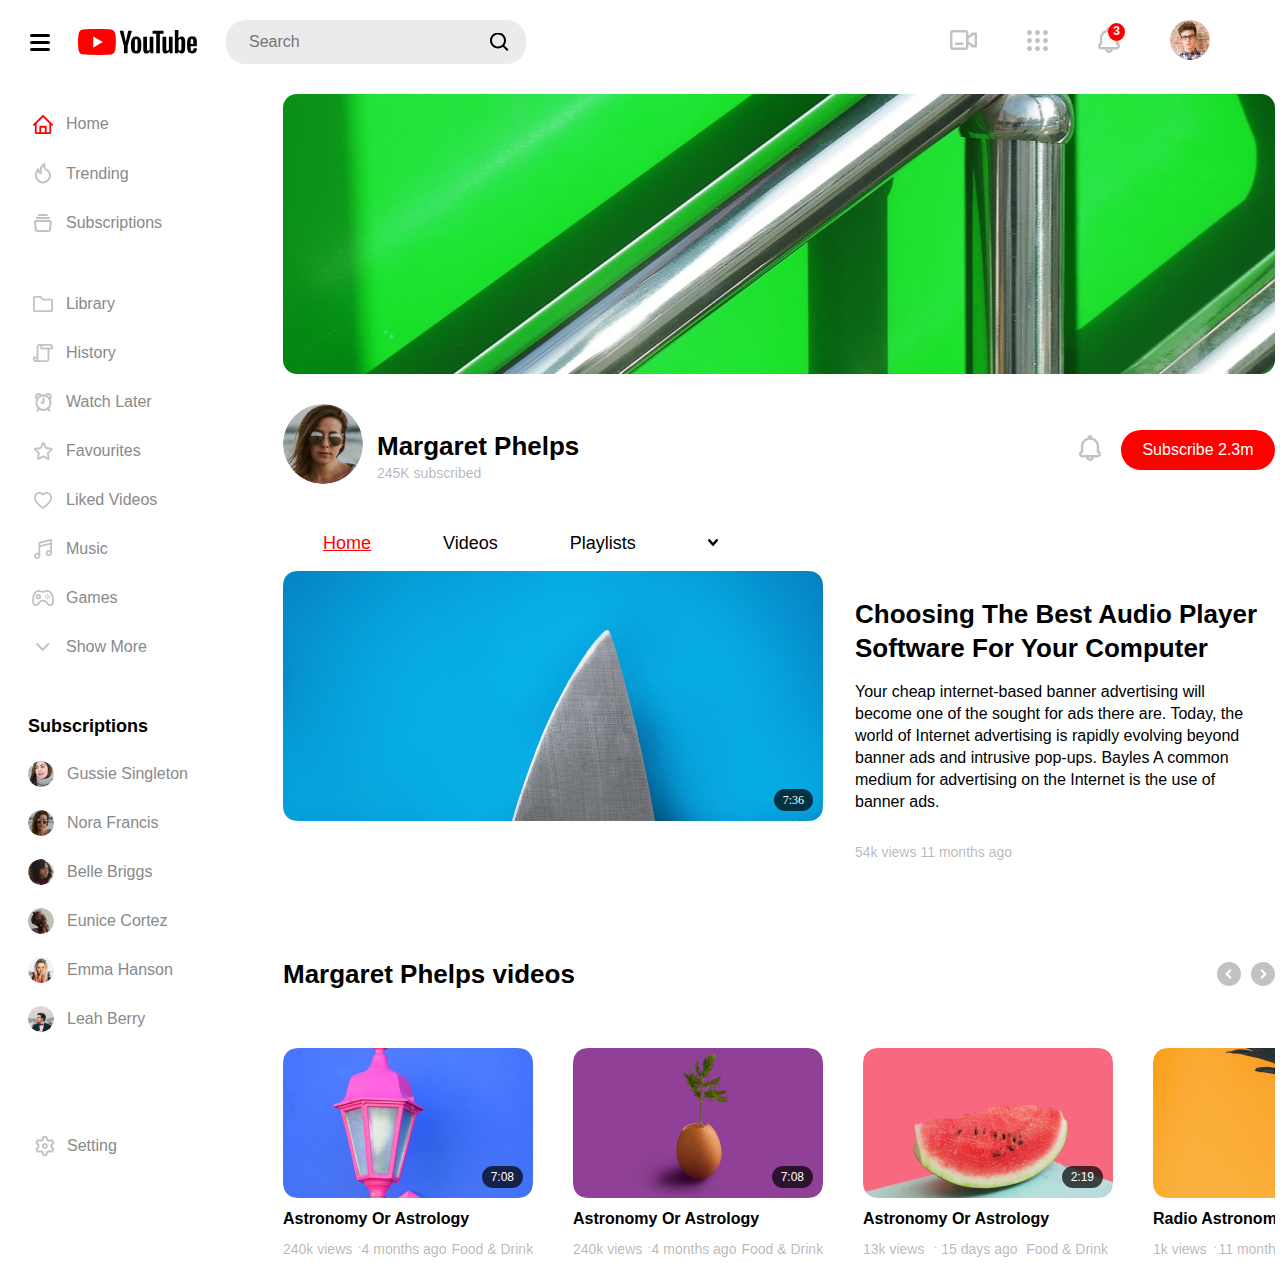
==== channel.html @ 1d01df0b "create main-page and channel-page" ====
<!DOCTYPE html>
<html lang="en">
  <head>
    <meta charset="UTF-8" />
    <meta name="viewport" content="width=device-width, initial-scale=1.0" />
    <link rel="stylesheet" href="css/normalise.css" />
    <link rel="stylesheet" href="css/header.css" />
    <link rel="stylesheet" href="css/sidebar.css" />
    <link rel="stylesheet" href="css/main-content.css" />
    <link rel="stylesheet" href="css/channel_page.css" />
    <title>Document</title>
  </head>

  <body>
    <header class="header">
      <div class="wrapper">
        <div class="header__left">
          <div class="header__hamburger">
            <div class="header__hamburger-line"></div>
            <div class="header__hamburger-line"></div>
            <div class="header__hamburger-line"></div>
          </div>
          <img
            src="./assets/svgs/ytlogo.svg"
            alt="YouTubelogo icon"
            class="header__logo"
          />
          <div class="header__search-input">
            <input
              type="text"
              class="header__search-input__field"
              placeholder="Search"
            />
            <img
              src="./assets/svgs/search.svg"
              alt="search icon"
              class="header__search-icon"
            />
          </div>
        </div>

        <div class="header__right">
          <div class="header__controls">
            <div class="header__control header__camera">
              <img
                src="./assets/svgs/camera.svg"
                class="header__camera-icon"
                alt="camera icon"
              />
            </div>
            <div class="header__control header__sections">
              <img
                src="./assets/svgs/dots.svg"
                class="header__sections-icon"
                alt="section icon"
              />
            </div>
            <div class="header__control header__notifications">
              <img
                src="./assets/svgs/bell.svg"
                class="header__notifications-icon"
                alt="notification icon"
              />
              <span class="header__notifications-count">3</span>
            </div>
          </div>
          <div class="header__profile">
            <img
              src="./assets/imgs/userpic.png"
              class="header__profile-icon"
              alt="profile icon"
            />
          </div>
        </div>
      </div>
    </header>

    <div class="layout">
      <div class="wrapper">
        <aside class="sidebar">
          <nav class="sidebar__nav">
            <a href="#" class="sidebar__nav-link sidebar__nav-link--active">
              <img
                src="./assets/svgs/home.svg"
                alt="Home"
                class="sidebar__nav-icon"
              />
              <span class="sidebar__nav-text">Home</span>
            </a>
            <a href="#" class="sidebar__nav-link">
              <img
                src="./assets/svgs/trending.svg"
                alt="Trending"
                class="sidebar__nav-icon"
              />
              <span class="sidebar__nav-text">Trending</span>
            </a>
            <a href="#" class="sidebar__nav-link">
              <img
                src="./assets/svgs/subscription.svg"
                alt="Subscriptions"
                class="sidebar__nav-icon"
              />
              <span class="sidebar__nav-text">Subscriptions</span>
            </a>
            <a href="#" class="sidebar__nav-link">
              <img
                src="./assets/svgs/library.svg"
                alt="Library"
                class="sidebar__nav-icon"
              />
              <span class="sidebar__nav-text">Library</span>
            </a>
            <a href="#" class="sidebar__nav-link">
              <img
                src="./assets/svgs/history.svg"
                alt="History"
                class="sidebar__nav-icon"
              />
              <span class="sidebar__nav-text">History</span>
            </a>
            <a href="#" class="sidebar__nav-link">
              <img
                src="./assets/svgs/watch-later.svg"
                alt="Watch Later"
                class="sidebar__nav-icon"
              />
              <span class="sidebar__nav-text">Watch Later</span>
            </a>
            <a href="#" class="sidebar__nav-link">
              <img
                src="./assets/svgs/favourites.svg"
                alt="Favourites"
                class="sidebar__nav-icon"
              />
              <span class="sidebar__nav-text">Favourites</span>
            </a>
            <a href="#" class="sidebar__nav-link">
              <img
                src="./assets/svgs/liked-videos.svg"
                alt="Liked Videos"
                class="sidebar__nav-icon"
              />
              <span class="sidebar__nav-text">Liked Videos</span>
            </a>
            <a href="#" class="sidebar__nav-link">
              <img
                src="./assets/svgs/music.svg"
                alt="Music"
                class="sidebar__nav-icon"
              />
              <span class="sidebar__nav-text">Music</span>
            </a>
            <a href="#" class="sidebar__nav-link">
              <img
                src="./assets/svgs/games.svg"
                alt="Games"
                class="sidebar__nav-icon"
              />
              <span class="sidebar__nav-text">Games</span>
            </a>
            <a href="#" class="sidebar__nav-link">
              <img
                src="./assets/svgs/show-more.svg"
                alt="Show More"
                class="sidebar__nav-icon"
              />
              <span class="sidebar__nav-text">Show More</span>
            </a>
          </nav>

          <div class="sidebar__subscriptions">
            <h3 class="sidebar__subscriptions-title">Subscriptions</h3>
            <a href="#" class="sidebar__subscriptions-link">
              <img
                src="./assets/imgs/userpic-gussie.png"
                alt="Gussie Singleton"
                class="sidebar__subscriptions-icon"
              />
              <span class="sidebar__subscriptions-text">Gussie Singleton</span>
            </a>
            <a href="#" class="sidebar__subscriptions-link">
              <img
                src="./assets/imgs/userpic-nora.png"
                alt="Nora Francis"
                class="sidebar__subscriptions-icon"
              />
              <span class="sidebar__subscriptions-text">Nora Francis</span>
            </a>
            <a href="#" class="sidebar__subscriptions-link">
              <img
                src="./assets/imgs/userpic-belle.png"
                alt="Belle Briggs"
                class="sidebar__subscriptions-icon"
              />
              <span class="sidebar__subscriptions-text">Belle Briggs</span>
            </a>
            <a href="#" class="sidebar__subscriptions-link">
              <img
                src="./assets/imgs/userpic-eunice.png"
                alt="Eunice Cortez"
                class="sidebar__subscriptions-icon"
              />
              <span class="sidebar__subscriptions-text">Eunice Cortez</span>
            </a>
            <a href="#" class="sidebar__subscriptions-link">
              <img
                src="./assets/imgs/userpic-emma.png"
                alt="Emma Hanson"
                class="sidebar__subscriptions-icon"
              />
              <span class="sidebar__subscriptions-text">Emma Hanson</span>
            </a>
            <a href="#" class="sidebar__subscriptions-link">
              <img
                src="./assets/imgs/userpic-leah.png"
                alt="Leah Berry"
                class="sidebar__subscriptions-icon"
              />
              <span class="sidebar__subscriptions-text">Leah Berry</span>
            </a>
          </div>

          <a href="#" class="sidebar__link sidebar__settings">
            <img
              src="./assets/svgs/setting.svg"
              alt="Settings"
              class="sidebar__settings-icon"
            />
            <span class="sidebar__settings-text">Setting</span>
          </a>
        </aside>

        <main class="main-content">
          <section class="channel-page">
            <div class="channel-page__image"></div>
            <section class="channel-page__main">
              <div class="channel-page__header">
                <div class="channel-page__header-left-side-container">
                  <img
                    src="./assets/imgs/userpic-margaret.png"
                    alt="user logo"
                    class="channel-page__logo"
                  />
                  <h3 class="channel-page__owner-name">Margaret Phelps</h3>
                  <p class="channel-page__subscription-info caption">
                    <span class="channel-page__subscription-value">245K</span>
                    subscribed
                  </p>
                </div>

                <div class="channel-page__header-right-side-container">
                  <a href="#">
                    <img
                      src="./assets/svgs/bell.svg"
                      class="channel-page__notification-icon"
                    />
                  </a>
                  <button class="button">
                    Subscribe <span class="button-value">2.3m</span>
                  </button>
                </div>
              </div>
              <div class="channel-page__main-container">
                <div class="channel-page__sections-links section-links">
                  <div class="sections-links__list">
                    <ul class="sections-links__list-general-elements">
                      <li class="section-links__item">
                        <a
                          href="#"
                          class="sections-links__link sections-links__link_active"
                          >Home</a
                        >
                      </li>
                      <li class="sections-links__item">
                        <a href="#" class="sections-links__link">Videos</a>
                      </li>
                      <li class="sections-links__item">
                        <a href="#" class="sections-links__link">Playlists</a>
                      </li>
                      <li
                        class="sections-links__item sections-links__item-more-arrow"
                      >
                        <img
                          src="./assets/svgs/more-arrow.svg"
                          class="sections-links__search-icon"
                        />
                      </li>
                    </ul>

                    <ul class="sections-links__list-additional-elements">
                      <li class="sections-links__item">
                        <a href="#" class="sections-links__link">Channels</a>
                      </li>
                      <li class="sections-links__item">
                        <a href="#" class="sections-links__link">Discussion</a>
                      </li>
                      <li class="sections-links__item">
                        <a href="#" class="sections-links__link">About</a>
                      </li>
                      <li class="sections-links__item">
                        <img
                          src="./assets/svgs/search.svg"
                          class="sections-links__search-icon"
                        />
                      </li>
                    </ul>
                  </div>
                </div>
                <div class="channel-page__video-description video-description">
                  <div
                    class="video-description__show show-container show-container_channel-page"
                  >
                    <img
                      src="./assets/imgs/video-image-16.jpg"
                      class="video-description__image show"
                    />
                    <span class="video-description__time show__time">7:36</span>
                  </div>
                  <div class="video-description__info">
                    <p class="video-description__title">
                      Choosing The Best Audio Player Software For Your Computer
                    </p>
                    <p class="video-description__text">
                      Your cheap internet-based banner advertising will become
                      one of the sought for ads there are. Today, the world of
                      Internet advertising is rapidly evolving beyond banner ads
                      and intrusive pop-ups. Bayles A common medium for
                      advertising on the Internet is the use of banner ads.
                    </p>
                    <div class="video-description__details">
                      <span class="video-description__views caption"
                        >54k views</span
                      >
                      <span class="video-description__time caption"
                        >11 months ago</span
                      >
                    </div>
                  </div>
                </div>

                <div
                  class="channel-page__subscriptions sidebar__subscriptions subscriptions subscriptions_big"
                >
                  <h3
                    class="subscriptions__title subscriptions__title_small caption"
                  >
                    Recommended channel
                  </h3>
                  <div
                    class="subscriptions__item subscription-link subscription-link_big"
                  >
                    <img
                      src="./assets/imgs/userpic-flora.png"
                      class="subscription-link__icon"
                    /><span
                      class="subscriptions__item-text subscription-link__text"
                      >Flora Benson</span
                    >
                  </div>
                  <div
                    class="subscriptions__item subscription-link subscription-link_big"
                  >
                    <img
                      src="./assets/imgs/userpic-violet.png"
                      class="subscription-link__icon"
                    /><span
                      class="subscriptions__item-text subscription-link__text"
                      >Violet Cobb</span
                    >
                  </div>
                  <div
                    class="subscriptions__item subscription-link subscription-link_big"
                  >
                    <img
                      src="./assets/imgs/userpic-phillip.png"
                      class="subscription-link__icon"
                    /><span
                      class="subscriptions__item-text subscription-link__text"
                      >Phillip Mullins</span
                    >
                  </div>
                </div>
              </div>
            </section>
          </section>

          <!-- Margaret Phelps videos Section -->
          <section class="preview">
            <div class="preview__header">
              <h3 class="preview__title">Margaret Phelps videos</h3>
              <div class="preview__controls">
                <img
                  src="./assets/svgs/arrow-left.svg"
                  alt="Previous"
                  class="preview__control preview__control--left"
                />
                <img
                  src="./assets/svgs/arrow-right.svg"
                  alt="Next"
                  class="preview__control preview__control--right"
                />
              </div>
            </div>

            <div class="preview__body">
              <div class="video">
                <div class="video__thumbnail">
                  <img
                    src="./assets/imgs/video-image-18.jpg"
                    alt="Astronomy Or Astrology"
                    class="video__image"
                  />
                  <span class="video__duration">7:08</span>
                </div>
                <h4 class="video__title">Astronomy Or Astrology</h4>
                <div class="video__info">
                  <span class="video__views caption">240k views</span>
                  <span class="video-card__views">&#183;</span>
                  <span class="video__time-ago caption">4 months ago</span>
                  <span class="video__category caption">Food & Drink</span>
                </div>
              </div>
              <div class="video">
                <div class="video__thumbnail">
                  <img
                    src="./assets/imgs/video-image-19.jpg"
                    alt="Astronomy Or Astrology"
                    class="video__image"
                  />
                  <span class="video__duration">7:08</span>
                </div>
                <h4 class="video__title">Astronomy Or Astrology</h4>
                <div class="video__info">
                  <span class="video__views caption">240k views</span>
                  <span class="video-card__views">&#183;</span>
                  <span class="video__time-ago caption">4 months ago</span>
                  <span class="video__category caption">Food & Drink</span>
                </div>
              </div>
              <div class="video">
                <div class="video__thumbnail">
                  <img
                    src="./assets/imgs/video-image-20.jpg"
                    alt="Advertising Outdoors"
                    class="video__image"
                  />
                  <span class="video__duration">2:19</span>
                </div>
                <h4 class="video__title">Astronomy Or Astrology</h4>
                <div class="video__info">
                  <span class="video__views caption">13k views</span>
                  <span class="video-card__views">&#183;</span>
                  <span class="video__time-ago caption">15 days ago</span>
                  <span class="video__category caption">Food & Drink</span>
                </div>
              </div>
              <div class="video">
                <div class="video__thumbnail">
                  <img
                    src="./assets/imgs/video-image-21.jpg"
                    alt="Astronomy Or Astrology"
                    class="video__image"
                  />
                  <span class="video__duration">9:05</span>
                </div>
                <h4 class="video__title">Radio Astronomy</h4>
                <div class="video__info">
                  <span class="video__views caption">1k views</span>
                  <span class="video-card__views">&#183;</span>
                  <span class="video__time-ago caption">11 months ago</span>
                  <span class="video__category caption">Food & Drink</span>
                </div>
              </div>
              <div class="video">
                <div class="video__thumbnail">
                  <img
                    src="./assets/imgs/video-image-22.jpg"
                    alt="Astronomy Or Astrology"
                    class="video__image"
                  />
                  <span class="video__duration">7:08</span>
                </div>
                <h4 class="video__title">A Good Autoresponder</h4>
                <div class="video__info">
                  <span class="video__views caption">45k views</span>
                  <span class="video-card__views">&#183;</span>
                  <span class="video__time-ago caption">2 months ago</span>
                  <span class="video__category caption">Food & Drink</span>
                </div>
              </div>

              <div class="video">
                <div class="video__thumbnail">
                  <img
                    src="./assets/imgs/video-image-22.jpg"
                    alt="Astronomy Or Astrology"
                    class="video__image"
                  />
                  <span class="video__duration">7:08</span>
                </div>
                <h4 class="video__title">A Good Autoresponder</h4>
                <div class="video__info">
                  <span class="video__views caption">45k views</span>
                  <span class="video-card__views">&#183;</span>
                  <span class="video__time-ago caption">2 months ago</span>
                  <span class="video__category caption">Food & Drink</span>
                </div>
              </div>
            </div>
          </section>
        </main>
      </div>
    </div>
  </body>
</html>
---- css/normalise.css ----
/*! normalize.css v8.0.1 | MIT License | github.com/necolas/normalize.css */

/* Document
   ========================================================================== */

/**
 * 1. Correct the line height in all browsers.
 * 2. Prevent adjustments of font size after orientation changes in iOS.
 */

 html {
    line-height: 1.15; /* 1 */
    -webkit-text-size-adjust: 100%; /* 2 */
  }
  
  /* Sections
     ========================================================================== */
  
  /**
   * Remove the margin in all browsers.
   */
  
  body {
    margin: 0;
  }
  
  /**
   * Render the `main` element consistently in IE.
   */
  
  main {
    display: block;
  }
  
  /**
   * Correct the font size and margin on `h1` elements within `section` and
   * `article` contexts in Chrome, Firefox, and Safari.
   */
  
  h1 {
    font-size: 2em;
    margin: 0.67em 0;
  }
  
  /* Grouping content
     ========================================================================== */
  
  /**
   * 1. Add the correct box sizing in Firefox.
   * 2. Show the overflow in Edge and IE.
   */
  
  hr {
    box-sizing: content-box; /* 1 */
    height: 0; /* 1 */
    overflow: visible; /* 2 */
  }
  
  /**
   * 1. Correct the inheritance and scaling of font size in all browsers.
   * 2. Correct the odd `em` font sizing in all browsers.
   */
  
  pre {
    font-family: monospace, monospace; /* 1 */
    font-size: 1em; /* 2 */
  }
  
  /* Text-level semantics
     ========================================================================== */
  
  /**
   * Remove the gray background on active links in IE 10.
   */
  
  a {
    background-color: transparent;
  }
  
  /**
   * 1. Remove the bottom border in Chrome 57-
   * 2. Add the correct text decoration in Chrome, Edge, IE, Opera, and Safari.
   */
  
  abbr[title] {
    border-bottom: none; /* 1 */
    text-decoration: underline; /* 2 */
    text-decoration: underline dotted; /* 2 */
  }
  
  /**
   * Add the correct font weight in Chrome, Edge, and Safari.
   */
  
  b,
  strong {
    font-weight: bolder;
  }
  
  /**
   * 1. Correct the inheritance and scaling of font size in all browsers.
   * 2. Correct the odd `em` font sizing in all browsers.
   */
  
  code,
  kbd,
  samp {
    font-family: monospace, monospace; /* 1 */
    font-size: 1em; /* 2 */
  }
  
  /**
   * Add the correct font size in all browsers.
   */
  
  small {
    font-size: 80%;
  }
  
  /**
   * Prevent `sub` and `sup` elements from affecting the line height in
   * all browsers.
   */
  
  sub,
  sup {
    font-size: 75%;
    line-height: 0;
    position: relative;
    vertical-align: baseline;
  }
  
  sub {
    bottom: -0.25em;
  }
  
  sup {
    top: -0.5em;
  }
  
  /* Embedded content
     ========================================================================== */
  
  /**
   * Remove the border on images inside links in IE 10.
   */
  
  img {
    border-style: none;
  }
  
  /* Forms
     ========================================================================== */
  
  /**
   * 1. Change the font styles in all browsers.
   * 2. Remove the margin in Firefox and Safari.
   */
  
  button,
  input,
  optgroup,
  select,
  textarea {
    font-family: inherit; /* 1 */
    font-size: 100%; /* 1 */
    line-height: 1.15; /* 1 */
    margin: 0; /* 2 */
  }
  
  /**
   * Show the overflow in IE.
   * 1. Show the overflow in Edge.
   */
  
  button,
  input { /* 1 */
    overflow: visible;
  }
  
  /**
   * Remove the inheritance of text transform in Edge, Firefox, and IE.
   * 1. Remove the inheritance of text transform in Firefox.
   */
  
  button,
  select { /* 1 */
    text-transform: none;
  }
  
  /**
   * Correct the inability to style clickable types in iOS and Safari.
   */
  
  button,
  [type="button"],
  [type="reset"],
  [type="submit"] {
    -webkit-appearance: button;
  }
  
  /**
   * Remove the inner border and padding in Firefox.
   */
  
  button::-moz-focus-inner,
  [type="button"]::-moz-focus-inner,
  [type="reset"]::-moz-focus-inner,
  [type="submit"]::-moz-focus-inner {
    border-style: none;
    padding: 0;
  }
  
  /**
   * Restore the focus styles unset by the previous rule.
   */
  
  button:-moz-focusring,
  [type="button"]:-moz-focusring,
  [type="reset"]:-moz-focusring,
  [type="submit"]:-moz-focusring {
    outline: 1px dotted ButtonText;
  }
  
  /**
   * Correct the padding in Firefox.
   */
  
  fieldset {
    padding: 0.35em 0.75em 0.625em;
  }
  
  /**
   * 1. Correct the text wrapping in Edge and IE.
   * 2. Correct the color inheritance from `fieldset` elements in IE.
   * 3. Remove the padding so developers are not caught out when they zero out
   *    `fieldset` elements in all browsers.
   */
  
  legend {
    box-sizing: border-box; /* 1 */
    color: inherit; /* 2 */
    display: table; /* 1 */
    max-width: 100%; /* 1 */
    padding: 0; /* 3 */
    white-space: normal; /* 1 */
  }
  
  /**
   * Add the correct vertical alignment in Chrome, Firefox, and Opera.
   */
  
  progress {
    vertical-align: baseline;
  }
  
  /**
   * Remove the default vertical scrollbar in IE 10+.
   */
  
  textarea {
    overflow: auto;
  }
  
  /**
   * 1. Add the correct box sizing in IE 10.
   * 2. Remove the padding in IE 10.
   */
  
  [type="checkbox"],
  [type="radio"] {
    box-sizing: border-box; /* 1 */
    padding: 0; /* 2 */
  }
  
  /**
   * Correct the cursor style of increment and decrement buttons in Chrome.
   */
  
  [type="number"]::-webkit-inner-spin-button,
  [type="number"]::-webkit-outer-spin-button {
    height: auto;
  }
  
  /**
   * 1. Correct the odd appearance in Chrome and Safari.
   * 2. Correct the outline style in Safari.
   */
  
  [type="search"] {
    -webkit-appearance: textfield; /* 1 */
    outline-offset: -2px; /* 2 */
  }
  
  /**
   * Remove the inner padding in Chrome and Safari on macOS.
   */
  
  [type="search"]::-webkit-search-decoration {
    -webkit-appearance: none;
  }
  
  /**
   * 1. Correct the inability to style clickable types in iOS and Safari.
   * 2. Change font properties to `inherit` in Safari.
   */
  
  ::-webkit-file-upload-button {
    -webkit-appearance: button; /* 1 */
    font: inherit; /* 2 */
  }
  
  /* Interactive
     ========================================================================== */
  
  /*
   * Add the correct display in Edge, IE 10+, and Firefox.
   */
  
  details {
    display: block;
  }
  
  /*
   * Add the correct display in all browsers.
   */
  
  summary {
    display: list-item;
  }
  
  /* Misc
     ========================================================================== */
  
  /**
   * Add the correct display in IE 10+.
   */
  
  template {
    display: none;
  }
  
  /**
   * Add the correct display in IE 10.
   */
  
  [hidden] {
    display: none;
  }
---- css/header.css ----
.header {
  .wrapper {
    margin: 0 auto;
    max-width: 1920px;
    display: flex;
    flex-direction: row;
    justify-content: space-between;
    align-items: center;
    padding: 20px 70px 50px 30px;
  }
}

.header__left {
  display: flex;
  flex-direction: row;
  justify-content: flex-start;
  align-items: center;
  gap: 28px;
}

.header__logo {
  width: 120px;
  height: auto;
}

.header__search-input {
  position: relative;
  padding-left: 59px;
}

.header__search-input input {
  height: 44px;
  width: 830px;
  background-color: #EBEBEB;
  ;
  border: 0;
  border-radius: 20px;
  padding: 0;
}

.header__search-input input::placeholder {
  padding-left: 23px;
  font: normal 400 16px/20px "Mulish", sans-serif;
}

.header__search-input .header__search-icon {
  position: absolute;
  right: 17px;
  top: 50%;
  transform: translateY(-50%);
}

.header__right {
  display: flex;
  flex-direction: row;
  justify-content: flex-end;
  align-items: center;
  gap: 50px;
}

.header__profile-icon {
  width: 40px;
  height: 40px;
  border-radius: 50%;
}

.header__controls {
  display: flex;
  flex-direction: row;
  justify-content: center;
  align-items: center;
  gap: 50px;
}

.header__notifications {
  position: relative;
}

.header__notifications-count {
  position: absolute;
  top: -4px;
  right: -5px;
  background-color: #FF0000;
  padding: 1px 5px 2px;
  border-radius: 50%;
  font: normal 700 12px/15px "Mulish", sans-serif;
  color: #FFFFFF;
  display: flex;
  align-items: center;
  justify-content: center;
}

.header__hamburger {
  display: flex;
  flex-direction: column;
  gap: 4px;
}

.header__hamburger-line {
  background-color: black;
  width: 20px;
  height: 3px;
  border-radius: 2px;
}

@media (max-width: 1440px) {
  .header__search-input {
    padding-left: 0;
  }

  .header__search-input input {
    width: 300px;
  }
}

@media (max-width: 868px) {
  .header__search-input input {
    width: 210px;
  }
}

@media (max-width: 768px) {
  .header__controls {
    display: none;
  }

  .header__search-input input {
    width: 200px;
  }
}

@media (max-width: 552px) {
  .wrapper {
    padding: 10px 16px 16px;
  }

  .header__left {
    gap: 100px;
  }

  .logo {
    justify-self: center;
    transform: translateY(-3px);
  }

  .header__profile-icon {
    width: 30px;
    height: 30px;
  }

  .header__search-input__field {
    display: none;
  }

  .header__search-icon {
    position: static;
    align-self: center;
    transform: none;
  }
}
---- css/sidebar.css ----
.sidebar {
  display: flex;
  flex-direction: column;
  align-items: flex-start;
  padding-left: 28px;
  width: 250px;
  height: 100%;
}

.sidebar__nav {
  display: flex;
  flex-direction: column;
  gap: 29px;
  padding-left: 7px;
  margin-bottom: 58px;
}

.sidebar__nav :nth-child(4) {
  margin-top: 32px;
}

.sidebar__nav-link {
  display: grid;
  grid-template-columns: 16px 1fr;
  align-items: center;
  gap: 15px;
  text-decoration: none;
  color: #898989;
  font-family: "Mulish", sans-serif;
  font-size: 16px;
  font-weight: 400;
  line-height: 20.08px;
}

.sidebar__nav-link:hover {
  color: #555;
}

.sidebar__nav-link .sidebar__nav-icon {
  justify-self: center;
}

.sidebar__nav-link .sidebar__nav-text {
  font-family: "Mulish", sans-serif;
  font-size: 16px;
  font-weight: 400;
  line-height: 20px;
  color: #898989;
}

.sidebar__nav-link:hover .sidebar__nav-text {
  color: #555;
}

.sidebar__subscriptions {
  display: flex;
  flex-direction: column;
  gap: 23px;
}

.sidebar__subscriptions-title {
  font-family: "Mulish", sans-serif;
  font-size: 18px;
  font-weight: 700;
  line-height: 23px;
  text-align: left;
  margin: 0;
}

.sidebar__subscriptions-link {
  display: grid;
  grid-template-columns: 26px 1fr;
  align-items: center;
  gap: 13px;
  height: 26px;
  text-decoration: none;
}

.sidebar__subscriptions-link .sidebar__subscriptions-icon {
  width: 26px;
  height: 26px;
  border-radius: 50%;
  object-fit: cover;
}

.sidebar__subscriptions-link .sidebar__subscriptions-text {
  font-family: "Mulish", sans-serif;
  font-size: 16px;
  font-weight: 400;
  line-height: 20.08px;
  color: #898989;
  cursor: pointer;
}

.sidebar__subscriptions-link:hover .sidebar__subscriptions-text {
  color: #555;
}

.sidebar__link {
  display: flex;
  align-items: center;
  gap: 15px;
  text-decoration: none;
  color: #898989;
  font-family: "Mulish", sans-serif;
  font-size: 16px;
  font-weight: 400;
  line-height: 20.08px;
}

.sidebar__link:hover {
  color: #555;
}

.sidebar__settings {
  display: flex;
  align-items: center;
  gap: 12px;
  padding-left: 7px;
  margin-top: 104px;
}

.sidebar__settings .sidebar__settings-icon {
  width: 20px;
  height: 20px;
}

.sidebar__settings .sidebar__settings-text {
  font-family: "Mulish", sans-serif;
  font-size: 16px;
  font-weight: 400;
  color: #898989;
}

.sidebar__settings:hover .sidebar__settings-text {
  color: #555;
}

@media (max-width: 768px) {
  .sidebar {
    position: fixed;
    background-color: #f4f4f4;
    bottom: 0;
    left: 0;
    padding: 30px 0;
    width: 100%;
    height: auto;
    z-index: 3;
  }

  .sidebar_hidden {
    display: flex;
  }

  .sidebar__nav {
    flex-direction: row;
    justify-content: center;
    width: 100%;
    margin-bottom: 0;
    padding-left: 0;
  }

  .sidebar__nav :nth-child(n + 5) {
    display: none;
  }

  .sidebar__nav :nth-child(4) {
    margin-top: 0;
  }

  .sidebar__nav-link {
    display: flex;
    flex-direction: column;
    gap: 5px;
  }

  .sidebar__subscriptions {
    display: none;
  }

  .sidebar__settings {
    display: none;
  }
}

@media (max-width: 480px) {
  .sidebar__nav-link {
    gap: 6px;
  }

  .sidebar__nav {
    gap: 0;
  }

  .sidebar__nav-link__text {
    font: normal 400 10px/13px "Mulish", sans-serif;
  }
}
---- css/main-content.css ----
html, body {
    overflow-x: hidden; /* Запрещает горизонтальную прокрутку */
  }
  
.layout {
    display: grid;
  }
  
  .layout .wrapper {
    display: grid;
    grid-template-columns: min-content minmax(200px, 1fr);
    grid-auto-flow: column;
    grid-auto-columns: minmax(200px, 1fr);
    margin: 0 auto;
    max-width: 1920px;
  }
  
  .main-sidebar-hidden .wrapper {
    display: block;
  }
  
  .main-sidebar-hidden .wrapper .main__content {
    margin: 0 60px 0 80px;
  }
  
  .main-content {
    display: flex;
    flex-direction: column;
    gap: 35px;
    padding: 0 5px;
  }
  
  .main-content_channel-page {
    gap: 33px;
  }
  
  .profile-carousel-wrapper {
    display: flex;
    flex-direction: column;
    gap: 31px;
  }
  
  .profile-section {
    display: flex;
    flex-direction: column;
    gap: 11px;
    cursor: pointer;
  }
  
  .profile-section__header {
    display: flex;
    justify-content: space-between;
    width: 100%;
    padding-right: 144px;
  }
  
  .profile-section__header .profile-section__image {
    height: 50px;
    width: 50px;
    border-radius: 50%;
  }
  
  .profile-section__name {
    font: normal 700 26px/33px 'Mulish', sans-serif;
  }
  
  .carousel-controls {
    display: flex;
    align-items: center;
    gap: 10px;
    align-self: flex-end;
  }
  
  .carousel-control-prev,
  .carousel-control-next {
    border: none;
    background: transparent;
    cursor: pointer;
  }
  
  .carousel-control-prev img,
  .carousel-control-next img {
    width: 20px;
    height: 20px;
  }
  
  .video-carousel {
    display: flex;
    gap: 20px;
    overflow-x: auto;
    scrollbar-width: none;
    -ms-overflow-style: none;
  }
  
  .video-carousel::-webkit-scrollbar {
    display: none;
  }
  
  .video-card {
    display: flex;
    flex-direction: column;
    gap: 12px;
    width: 220px;
  }
  
  .video-card__image-container {
    position: relative;
  }
  
  .video-card__image {
    width: 100%;
    height: auto;
  }
  
  .video-card__duration {
    position: absolute;
    bottom: 10px;
    left: 10px;
    background-color: rgba(0, 0, 0, 0.6);
    color: white;
    padding: 5px;
  }
  
  .video-card__title {
    font-size: 18px;
    font-weight: bold;
    color: #333;
  }
  
  .video-card__details {
    display: flex;
    gap: 12px;
    font-size: 14px;
    color: #666;
  }
  
  .video-card__views,
  .video-card__time-ago,
  .video-card__author {
    display: inline-block;
  }
  
  @media (max-width: 768px) {
    .profile-section__name {
      font: normal 700 16px/20px 'Mulish', sans-serif;
    }
  
    .profile-section {
      align-items: center;
      gap: 4px;
    }
  
    .profile-section__header {
      display: flex;
      flex-direction: column;
      gap: 10px;
      padding-right: 0;
    }
  
    .video-carousel {
      flex-direction: column;
      width: 100%;
      gap: 30px;
    }
  
    .carousel-controls {
      align-self: center;
    }
  }
  
  @media (max-width: 480px) {
    .profile-section__header {
      display: none;
    }
  
    .video-carousel {
      display: flex;
      flex-direction: column;
      gap: 30px;
      width: 100%;
    }
  
    .video-card__duration {
      font-size: 14px;
      padding: 4px;
    }
  
    .video-card__title {
      font-size: 16px;
    }
  }
  
  /* Медиазапросы */
  @media (max-width: 1200px) {
    .main-sidebar-hidden .wrapper .main-content {
      margin: 0 5px;
    }
  }
  
  @media (max-width: 1024px) {
    .main-content .wrapper {
      display: flex;
      flex-direction: column;
      position: relative;
    }
  }
  
  @media (max-width: 768px) {
    .main-content {
      padding: 0 16px 80px;
    }
  
    .main-content_channel-page {
      gap: 21px;
    }
  }
---- css/channel_page.css ----
.main__content {
    display: flex;
    flex-direction: column;
    gap: 35px;
    padding: 0 5px;
    max-width: 1120px; /* Фиксированная ширина в соответствии с макетом */
  margin: 0 auto; /* Центрирование на странице */
  }
  .main__content_channel-page {
    gap: 33px;
  }
.channel-page {
  display: flex;
  flex-direction: column;
  gap: 30px;
  width: 100%;
  padding: 0 65px 0 0;
  transform: translateY(-20px);
}
.channel-page__image {
  background-image: url("../assets/imgs/channel-image.jpg");
  background-size: cover;
  background-position: center;
  border-radius: 14px;
  height: 280px;
}
.channel-page__main {
  display: flex;
  flex-direction: column;
  gap: 20px;
}
.channel-page__header {
  display: flex;
  justify-content: space-between;
  align-items: center;
}
.channel-page__header-left-side-container {
  display: grid;
  grid-template-areas: "a b" "a c";
  gap: 1px 14px;
}
.channel-page__logo {
  grid-area: a;

  width: 80px;
  height: 80px;
  border-radius: 50%;
}
.channel-page__owner-name {
  grid-area: b;
  align-self: end;
  font-weight: bold;
  font-size: 26px;
  line-height: 33px;
  font-family: 'Mulish', sans-serif;
  margin-bottom: 0;
}
.channel-page__subscription-info {
  grid-area: c;
  align-self: start;
  margin-top: 0;
}
.channel-page__header-right-side-container {
  display: flex;
  align-items: center;
  gap: 20px;
  align-self: center;
}
.channel-page__main-container {
  display: grid;
  grid-template-areas: "a b" "c b";
  row-gap: 59px;
}
.channel-page__sections-links {
  grid-area: a;
}
.channel-page__video-description {
  grid-area: c;
}
.channel-page__subscriptions {
  grid-area: b;
  margin-right: 78px;
  width: 194px;
  padding-top: 3px;
}

.button {
  font-family: "Mulish", sans-serif;
  font-size: 16px;
  font-weight: 400;
  line-height: 20px;
  padding: 10px 19px;
  background-color: #ff0000;
  border: none;
  border-radius: 20px;
  color: #ffffff;
  width: 154px;
  height: 40px;
}
.caption {
  color: rgba(0, 0, 0, 0.3);
  font: normal 400 14px/18px "Mulish", sans-serif;
}

.video-description {
  display: grid;
  grid-template-columns: 540px 1fr;
  column-gap: 32px;
}
.video-description__show {

    
        position: relative;
        width: 540px;
        height: 250px;
        overflow: hidden;
        z-index: 2;
    
  }
  
  .show__time {
    position: absolute; /* Абсолютное позиционирование относительно родителя */
    bottom: 10px;
    right: 10px;
    padding: 3px 9px;
    border-radius: 12px;
    color: #ffffff; /* Или используйте переменную $time-duration-text-color */
    background-color: rgba(0, 0, 0, 0.7); /* Или используйте $time-duration-caption-bg-color */
    font-size: 12px; /* Настройте размер шрифта */
    line-height: 16px; /* Настройте высоту строки */
  }
  
.video-description__info {
  padding: 0 0 15px 0;
}

.video-description__title {
  font: normal bold 26px/34px "Mulish", sans-serif;
  margin-bottom: 10px;
  padding-right: 190px;
}

.video-description__text {
  font: normal normal 16px/22px "Mulish", sans-serif;
  margin-bottom: 30px;
  padding-right: 80px;
}

.video-description__more {
  border: 0;
  background-color: transparent;
}

.video-info__icon {
  width: 80px;
  height: 80px;
  border-radius: 50%;
  overflow: hidden;

  display: flex;
  align-items: center;
  justify-content: center;

  grid-row: 1 / 4;
}

.video-info__icon img {
  width: 100%;
  height: auto;
}

.video-info__left-side-container {
  display: grid;
  grid-template-columns: 80px 1fr;
  grid-template-rows: repeat(4, min-content);
  column-gap: 12px;

  position: relative;
  left: -6px;
}

.video-info__show-more-button {
  grid-column: 2 / 3;
  grid-row: 4 / 5;
}

.video-info__title {
  font: normal 700 26px/33px "Mulish", sans-serif;
  padding-bottom: 2px;
}

.video-info__published {
  font: normal 400 13px/16px "Mulish", sans-serif;
  color: #757575; /* Замените на нужный цвет */
  padding-bottom: 15px;
}

.video-info__text {
  font: normal 400 16px/22px "Mulish", sans-serif;
  padding-bottom: 15px;
}

.video-info__show-more-button {
  font: normal 400 20px/25px "Mulish", sans-serif;
  color: #757575; /* Замените на нужный цвет */
  background-color: transparent;
  border: 0;
  justify-self: left;
}

.subscription-link {
  display: grid;
  grid-template-columns: 26px 1fr;
  align-items: center;
  gap: 13px;

  height: 26px;
}
.subscription-link__icon {
  width: 26px;
  height: 26px;
  border-radius: 50%;
}
.subscription-link_big {
  height: 50px;
  grid-template-columns: 50px 1fr;
  gap: 22px;
  .subscription-link__icon {
    width: 50px;
    height: 50px;
  }
  .subscription-link__text {
    font: normal 700 18px/23px "Mulish", sans-serif;
  }
}

.sections-links__list,
.sections-links__list-general-elements,
.sections-links__list-additional-elements {
  display: flex;
  flex-direction: row;
  gap: 72px;
  list-style: none; 
}

.sections-links__item-more-arrow {
  display: none;
}

.sections-links__link {
  font: normal normal 18px/23px "Mulish", sans-serif;
  color: #000000;
  text-decoration: none;
}

.sections-links__link:hover {
  color: #ff0000;
  text-decoration: underline;
}

.sections-links__link_active {
  color: #ff0000;
  text-decoration: underline;
}
/* Основной контейнер */
.preview {
    display: flex;
    flex-direction: column;
    gap: 31px;
  }
  
  /* Заголовок секции */
  .preview__header {
    display: flex;
    justify-content: space-between;
    align-items: center;
    width: 100%;
    padding-right: 144px;
  }
  
  .profile-section {
    display: flex;
    flex-direction: row;
    align-items: center; 
    gap: 10px; /* Отступ между аватаркой и именем */
  }
  
  .profile-section__image {
    width: 50px; /* Размер аватарки */
    height: 50px;
    border-radius: 50%; /* Скругление аватарки */
  }
  .preview--large {
    gap: 40px; /* Увеличенный отступ между элементами */
  }
  .preview__body--large {
    gap: 50px; /* Расстояние между карточками видео */
  }
  .profile-section__name {
    font: bold 20px/25px "Mulish", sans-serif; /* Шрифт для имени */
    margin: 0; /* Убираем отступы по умолчанию */
  }

  .preview__title {
    font: normal 700 26px/33px 'Mulish', sans-serif;
  }
  
  .preview__controls {
    display: flex;
    align-items: center;
    gap: 10px;
  }
  
  .preview__control {
    cursor: pointer; /* Указатель при наведении */
  width: 24px; /* Размер стрелки */
  height: 24px;
  }
  
  .preview__control--left,
  .preview__control--right {
    width: 24px;
    height: 24px;
  }
  
  /* Содержимое */
  .preview__body {
    display: flex;
    gap: 40px;
    width: 100%;
    overflow-x: auto;
    scroll-behavior: smooth;
    
  }
  
  .preview__body::-webkit-scrollbar {
    display: none;
  }
  
  /* Карточка видео */
  .video {
    display: flex;
    flex-direction: column;
    gap: 11px;
    cursor: pointer;
    flex-shrink: 0;
    width: 250px;
    height: 215px; 
    box-sizing: border-box;
  }
  
  .video__thumbnail {
    position: relative;
    width: 250px;
    height: 150px;
    border-radius: 14px;
    overflow: hidden;
    box-sizing: border-box;
  }
  
  .video__image {
    width: 100%;
    height: 100%;
    object-fit: cover;
  }

  .video--large {
    width: 540px; /* Увеличенная ширина */
    height: 300px; /* Увеличенная высота */
    display: flex;
    flex-direction: column;
    gap: 10px; /* Отступ между содержимым карточки */
  }
  
  .video__thumbnail--large {
    width: 540px; /* Увеличенная ширина превью */
    height: 250px; /* Увеличенная высота превью */
    border-radius: 14px;
    overflow: hidden;
    position: relative;
  }
  
  .video__image {
    width: 100%;
    height: 100%;
    object-fit: cover; /* Масштабирование изображения без потери пропорций */
  }
  
  
  .video__duration {
    position: absolute;
    bottom: 10px;
    right: 10px;
    background-color: rgba(0, 0, 0, 0.7);
    color: #ffffff;
    padding: 3px 9px;
    font: normal 400 12px/16px 'Mulish', sans-serif;
    border-radius: 12px;
  }
  
  /* Описание видео */
  .video__title {
    font-family: 'Mulish', sans-serif; 
    font-size: 16px; 
    font-weight: 700;
    line-height: 20.08px; 
    text-align: left; 
    text-underline-position: from-font; 
    text-decoration-skip-ink: none;
    margin: 0; 
  }
  
  
  .video__info {
    display: flex;
    justify-content: space-between;
    width: 100%;
    font-size: 13px;
    color: #c2c2c2;
  }
  
  
  .video__views,
  .video__time-ago,
  .video__category {
    white-space: nowrap;
    overflow: visible; 
  text-overflow: unset; 
    margin-right: 5px;
  }
  
  /* Адаптивность */
  @media (max-width: 768px) {
    .preview {
      gap: 20px;
    }
  
    .preview__header {
      flex-direction: column;
      align-items: flex-start;
      gap: 10px;
      padding-right: 0;
    }
  
    .preview__body {
      gap: 20px;
      flex-wrap: wrap;
    }
  
    .video {
      max-width: 180px;
      min-width: 120px;
      gap: 8px;
    }
  
    .video__title {
      font: normal 700 14px/18px 'Mulish', sans-serif;
    }
  
    .video__info {
      font: normal 400 12px/16px 'Mulish', sans-serif;
    }
  }
  
  @media (max-width: 552px) {
    .preview__header {
      gap: 15px;
    }
  
    .video {
      width: 100%;
    }
  
    .video__thumbnail {
      border-radius: 8px;
    }
  
    .video__title {
      font: normal 700 12px/16px 'Mulish', sans-serif;
    }
  
    .video__info {
      font: normal 400 10px/14px 'Mulish', sans-serif;
    }
  }
  
  @media (max-width: 480px) {
    .preview__body {
      flex-direction: column;
      gap: 15px;
    }
  
    .video {
      width: 100%;
    }
  
    .video__info {
      display: block;
      text-align: left;
    }
  }
  
@media (max-width: 1440px) {
    .channel-page {
      padding: 0;
    }
  
    .channel-page__subscriptions {
      display: none;
    }
  
    .channel-page__main-container {
      row-gap: 0;
    }
  
    .video-description__title,
    .video-description__text {
      padding-right: 10px;
    }
  
    .sections-links__list-additional-elements {
      display: none;
    }
  
    .sections-links__item-more-arrow {
      display: block;
    }
  }
  
  @media (max-width: 768px) {
    .preview {
      gap: 20px;
    }
  
    .preview__header {
      padding-right: 0;
    }
  
    .preview__body {
      gap: 20px;
    }
  
    .video__title {
      font: normal 700 14px/18px "Mulish", sans-serif;
    }
  
    .video__info {
      font: normal 400 12px/16px "Mulish", sans-serif;
    }
  
    .video {
      align-items: center;
      gap: 4px;
    }
  
    .video_channel-page {
      align-items: stretch;
    }
  }
  
  @media (max-width: 552px) {
    .channel-page {
      gap: 0;
      transform: translateY(0);
    }
  
    .channel-page__image {
      height: 100px;
      border-radius: 0;
      margin: 0 -16px;
    }
  
    .channel-page__main {
      gap: 31px;
    }
  
    .channel-page__owner-name {
      font: normal 700 20px/25px "Mulish", sans-serif;
    }
  
    .channel-page__logo {
      width: 70px;
      height: 70px;
    }
  
    .channel-page__header-left-side-container {
      display: flex;
      flex-direction: column;
      align-items: flex-start;
      gap: 4px;
      margin-top: -35px;
    }
  
    .channel-page__header {
      flex-direction: column;
      align-items: flex-start;
      gap: 18px;
    }
  
    .channel-page__header-right-side-container {
      align-self: auto;
      gap: 0;
    }
  
    .channel-page__subscription-info {
      font: normal 12px/15px "Mulish", sans-serif;
    }
  
    .channel-page__notification-icon {
      display: none;
    }
  
    .channel-page__button {
      width: 120px;
      height: 34px;
    }
  
    .video-description {
      display: none;
    }
  
    .sections-links__list-general-elements {
      gap: 40px;
    }
  
    .sections-links__link {
      font: normal 700 14px/18px "Mulish", sans-serif;
    }
  }
  
  @media (max-width: 480px) {
    .video__info {
      display: block;
      text-align: left;
    }
  
    .video__title {
      font: normal 700 12px/16px "Mulish", sans-serif;
    }
  }
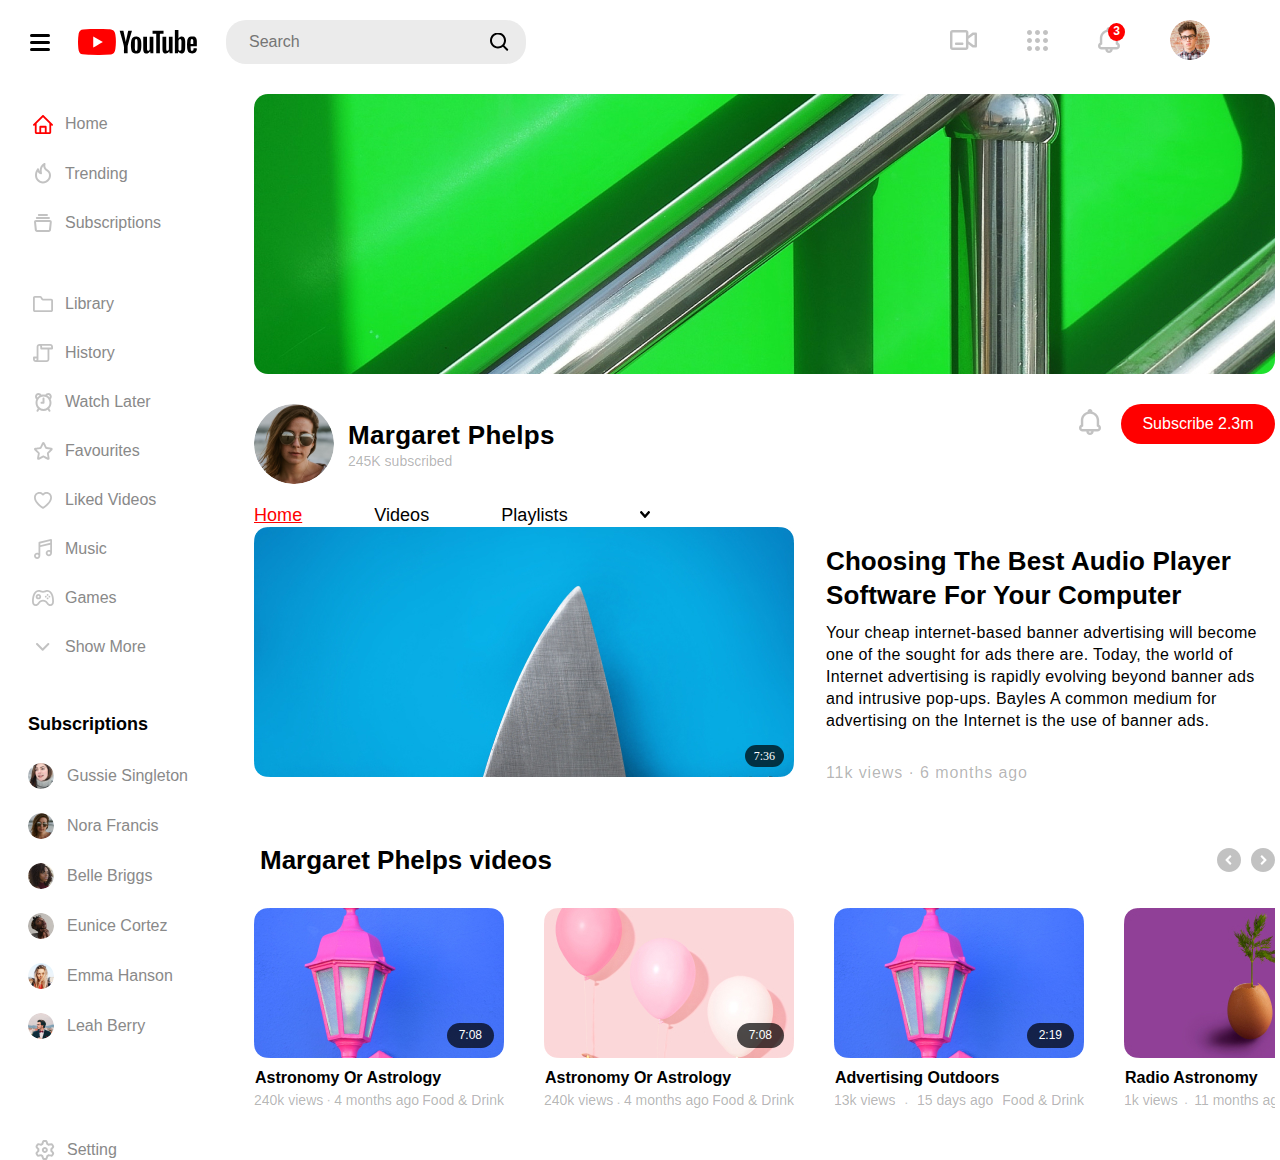
==== commit 5bda0e8c: "create pixel perfect layout and media" ====
--- a/channel.html
+++ b/channel.html
@@ -328,12 +328,12 @@
                       and intrusive pop-ups. Bayles A common medium for
                       advertising on the Internet is the use of banner ads.
                     </p>
-                    <div class="video-description__details">
-                      <span class="video-description__views caption"
-                        >54k views</span
+                    <div class="video-description__details ">
+                      <span class="video-description__views"
+                        >11k views &#183;</span
                       >
-                      <span class="video-description__time caption"
-                        >11 months ago</span
+                      <span class="video-description__time"
+                        >6 months ago</span
                       >
                     </div>
                   </div>
@@ -387,8 +387,8 @@
 
           <!-- Margaret Phelps videos Section -->
           <section class="preview">
-            <div class="preview__header">
-              <h3 class="preview__title">Margaret Phelps videos</h3>
+            <div class="preview__header preview__header--channel">
+              <h3 class="preview__title preview__title--channel">Margaret Phelps videos</h3>
               <div class="preview__controls">
                 <img
                   src="./assets/svgs/arrow-left.svg"
@@ -403,7 +403,7 @@
               </div>
             </div>
 
-            <div class="preview__body">
+            <div class="preview__body preview__body--channel">
               <div class="video">
                 <div class="video__thumbnail">
                   <img
@@ -424,50 +424,50 @@
               <div class="video">
                 <div class="video__thumbnail">
                   <img
+                    src="./assets/imgs/video-image-17.jpg"
+                    alt="Astronomy Or Astrology"
+                    class="video__image"
+                  />
+                  <span class="video__duration">7:08</span>
+                </div>
+                <h4 class="video__title">Astronomy Or Astrology</h4>
+                <div class="video__info">
+                  <span class="video__views caption">240k views</span>
+                  .
+                  <span class="video__time-ago caption">4 months ago</span>
+                  <span class="video__category caption">Food & Drink</span>
+                </div>
+              </div>
+              <div class="video">
+                <div class="video__thumbnail">
+                  <img
+                    src="./assets/imgs/video-image-18.jpg"
+                    alt="Advertising Outdoors"
+                    class="video__image"
+                  />
+                  <span class="video__duration">2:19</span>
+                </div>
+                <h4 class="video__title">Advertising Outdoors</h4>
+                <div class="video__info">
+                  <span class="video__views caption">13k views</span>
+                  .
+                  <span class="video__time-ago caption">15 days ago</span>
+                  <span class="video__category caption">Food & Drink</span>
+                </div>
+              </div>
+              <div class="video">
+                <div class="video__thumbnail">
+                  <img
                     src="./assets/imgs/video-image-19.jpg"
                     alt="Astronomy Or Astrology"
                     class="video__image"
                   />
-                  <span class="video__duration">7:08</span>
-                </div>
-                <h4 class="video__title">Astronomy Or Astrology</h4>
-                <div class="video__info">
-                  <span class="video__views caption">240k views</span>
-                  <span class="video-card__views">&#183;</span>
-                  <span class="video__time-ago caption">4 months ago</span>
-                  <span class="video__category caption">Food & Drink</span>
-                </div>
-              </div>
-              <div class="video">
-                <div class="video__thumbnail">
-                  <img
-                    src="./assets/imgs/video-image-20.jpg"
-                    alt="Advertising Outdoors"
-                    class="video__image"
-                  />
-                  <span class="video__duration">2:19</span>
-                </div>
-                <h4 class="video__title">Astronomy Or Astrology</h4>
-                <div class="video__info">
-                  <span class="video__views caption">13k views</span>
-                  <span class="video-card__views">&#183;</span>
-                  <span class="video__time-ago caption">15 days ago</span>
-                  <span class="video__category caption">Food & Drink</span>
-                </div>
-              </div>
-              <div class="video">
-                <div class="video__thumbnail">
-                  <img
-                    src="./assets/imgs/video-image-21.jpg"
-                    alt="Astronomy Or Astrology"
-                    class="video__image"
-                  />
                   <span class="video__duration">9:05</span>
                 </div>
                 <h4 class="video__title">Radio Astronomy</h4>
                 <div class="video__info">
                   <span class="video__views caption">1k views</span>
-                  <span class="video-card__views">&#183;</span>
+                  .
                   <span class="video__time-ago caption">11 months ago</span>
                   <span class="video__category caption">Food & Drink</span>
                 </div>
@@ -475,11 +475,11 @@
               <div class="video">
                 <div class="video__thumbnail">
                   <img
-                    src="./assets/imgs/video-image-22.jpg"
+                    src="./assets/imgs/video-image-20.jpg"
                     alt="Astronomy Or Astrology"
                     class="video__image"
                   />
-                  <span class="video__duration">7:08</span>
+                  <span class="video__duration">3:40</span>
                 </div>
                 <h4 class="video__title">A Good Autoresponder</h4>
                 <div class="video__info">
@@ -493,17 +493,17 @@
               <div class="video">
                 <div class="video__thumbnail">
                   <img
-                    src="./assets/imgs/video-image-22.jpg"
+                    src="./assets/imgs/video-image-21.jpg"
                     alt="Astronomy Or Astrology"
                     class="video__image"
                   />
-                  <span class="video__duration">7:08</span>
-                </div>
-                <h4 class="video__title">A Good Autoresponder</h4>
+                  <span class="video__duration">1:56</span>
+                </div>
+                <h4 class="video__title">Baby Monitor Technology</h4>
                 <div class="video__info">
-                  <span class="video__views caption">45k views</span>
+                  <span class="video__views caption">86k views</span>
                   <span class="video-card__views">&#183;</span>
-                  <span class="video__time-ago caption">2 months ago</span>
+                  <span class="video__time-ago caption">7 days ago</span> 
                   <span class="video__category caption">Food & Drink</span>
                 </div>
               </div>
--- a/css/header.css
+++ b/css/header.css
@@ -25,7 +25,7 @@
 
 .header__search-input {
   position: relative;
-  padding-left: 59px;
+  padding-left: 29px;
 }
 
 .header__search-input input {
--- a/css/sidebar.css
+++ b/css/sidebar.css
@@ -3,33 +3,34 @@
   flex-direction: column;
   align-items: flex-start;
   padding-left: 28px;
-  width: 250px;
+  width: 221px;
   height: 100%;
 }
 
 .sidebar__nav {
   display: flex;
   flex-direction: column;
-  gap: 29px;
+  gap: 28px;
   padding-left: 7px;
-  margin-bottom: 58px;
-}
-
-.sidebar__nav :nth-child(4) {
-  margin-top: 32px;
-}
+  margin-bottom: 55px;
+}
+
+.sidebar__nav > :nth-child(4) {
+    margin-top: 32px;
+  }
 
 .sidebar__nav-link {
   display: grid;
   grid-template-columns: 16px 1fr;
   align-items: center;
-  gap: 15px;
+  gap: 14px;
   text-decoration: none;
   color: #898989;
   font-family: "Mulish", sans-serif;
   font-size: 16px;
   font-weight: 400;
-  line-height: 20.08px;
+  line-height: 20px;
+  padding-bottom: 1px;
 }
 
 .sidebar__nav-link:hover {
@@ -55,7 +56,8 @@
 .sidebar__subscriptions {
   display: flex;
   flex-direction: column;
-  gap: 23px;
+  gap: 30px;
+  row-gap: 27px;
 }
 
 .sidebar__subscriptions-title {
@@ -69,14 +71,14 @@
 
 .sidebar__subscriptions-link {
   display: grid;
+  height: 23px;
   grid-template-columns: 26px 1fr;
   align-items: center;
   gap: 13px;
-  height: 26px;
   text-decoration: none;
 }
 
-.sidebar__subscriptions-link .sidebar__subscriptions-icon {
+ .sidebar__subscriptions-icon {
   width: 26px;
   height: 26px;
   border-radius: 50%;
--- a/css/main-content.css
+++ b/css/main-content.css
@@ -1,5 +1,5 @@
 html, body {
-    overflow-x: hidden; /* Запрещает горизонтальную прокрутку */
+    overflow-x: hidden; 
   }
   
 .layout {
@@ -38,6 +38,7 @@
     display: flex;
     flex-direction: column;
     gap: 31px;
+    margin-bottom: 14px;
   }
   
   .profile-section {
@@ -61,8 +62,15 @@
   }
   
   .profile-section__name {
-    font: normal 700 26px/33px 'Mulish', sans-serif;
-  }
+    font-family: 'Mulish', sans-serif;
+    font-size: 26px;
+    font-weight: 700;
+    line-height: 32.63px; 
+    text-align: left;
+    text-underline-position: from-font;
+    text-decoration-skip-ink: none;
+  }
+  
   
   .carousel-controls {
     display: flex;
--- a/css/channel_page.css
+++ b/css/channel_page.css
@@ -3,639 +3,855 @@
     flex-direction: column;
     gap: 35px;
     padding: 0 5px;
-    max-width: 1120px; /* Фиксированная ширина в соответствии с макетом */
-  margin: 0 auto; /* Центрирование на странице */
-  }
-  .main__content_channel-page {
+    max-width: 1120px;
+    margin: 0 auto;
+}
+
+.main__content_channel-page {
     gap: 33px;
-  }
+}
+
 .channel-page {
-  display: flex;
-  flex-direction: column;
-  gap: 30px;
-  width: 100%;
-  padding: 0 65px 0 0;
-  transform: translateY(-20px);
-}
+    display: flex;
+    flex-direction: column;
+    gap: 30px;
+    width: 100%;
+    padding: 0 65px 0 0;
+    transform: translateY(-20px);
+}
+
 .channel-page__image {
-  background-image: url("../assets/imgs/channel-image.jpg");
-  background-size: cover;
-  background-position: center;
-  border-radius: 14px;
-  height: 280px;
-}
+    background-image: url("../assets/imgs/channel-image.jpg");
+    background-size: cover;
+    background-position: center;
+    border-radius: 14px;
+    height: 280px;
+}
+
 .channel-page__main {
-  display: flex;
-  flex-direction: column;
-  gap: 20px;
-}
+    display: flex;
+    flex-direction: column;
+    gap: 20px;
+}
+
 .channel-page__header {
-  display: flex;
-  justify-content: space-between;
-  align-items: center;
-}
+    display: flex;
+    justify-content: space-between;
+    align-items: center;
+}
+
 .channel-page__header-left-side-container {
-  display: grid;
-  grid-template-areas: "a b" "a c";
-  gap: 1px 14px;
-}
+    display: grid;
+    grid-template-areas: "a b" "a c";
+    gap: 1px 14px;
+}
+
 .channel-page__logo {
-  grid-area: a;
-
-  width: 80px;
-  height: 80px;
-  border-radius: 50%;
-}
+    grid-area: a;
+
+    width: 80px;
+    height: 80px;
+    border-radius: 50%;
+}
+
 .channel-page__owner-name {
-  grid-area: b;
-  align-self: end;
-  font-weight: bold;
-  font-size: 26px;
-  line-height: 33px;
-  font-family: 'Mulish', sans-serif;
-  margin-bottom: 0;
-}
+    grid-area: b;
+    align-self: end;
+    font-weight: bold;
+    font-size: 26px;
+    line-height: 33px;
+    font-family: 'Mulish', sans-serif;
+    margin: 0;
+    letter-spacing: 0.3px;
+}
+
 .channel-page__subscription-info {
-  grid-area: c;
-  align-self: start;
-  margin-top: 0;
-}
+    grid-area: c;
+    align-self: start;
+    margin: 0;
+}
+
 .channel-page__header-right-side-container {
-  display: flex;
-  align-items: center;
-  gap: 20px;
-  align-self: center;
-}
+    display: flex;
+    align-items: center;
+    gap: 20px;
+    align-self: flex-start;
+}
+
 .channel-page__main-container {
-  display: grid;
-  grid-template-areas: "a b" "c b";
-  row-gap: 59px;
-}
+    display: grid;
+    grid-template-areas: "a b" "c b";
+    row-gap: 59px;
+}
+
 .channel-page__sections-links {
-  grid-area: a;
-}
+    grid-area: a;
+}
+
 .channel-page__video-description {
-  grid-area: c;
-}
+    grid-area: c;
+}
+
 .channel-page__subscriptions {
-  grid-area: b;
-  margin-right: 78px;
-  width: 194px;
-  padding-top: 3px;
+    grid-area: b;
+    margin-right: 78px;
+    width: 188px;
+    height: 260px;
+    padding-top: 3px;
+}
+
+.subscriptions__title {
+    font-family: "Mulish", sans-serif;
+    font-size: 16px;
+    font-weight: 400;
+    line-height: 20px;
+    text-align: left;
+    margin: 0;
+    margin-bottom: 5px;
 }
 
 .button {
-  font-family: "Mulish", sans-serif;
-  font-size: 16px;
-  font-weight: 400;
-  line-height: 20px;
-  padding: 10px 19px;
-  background-color: #ff0000;
-  border: none;
-  border-radius: 20px;
-  color: #ffffff;
-  width: 154px;
-  height: 40px;
-}
+    font-family: "Mulish", sans-serif;
+    font-size: 16px;
+    font-weight: 400;
+    line-height: 20px;
+    padding: 10px 19px;
+    background-color: #ff0000;
+    border: none;
+    border-radius: 20px;
+    color: #ffffff;
+    width: 154px;
+    height: 40px;
+}
+
 .caption {
-  color: rgba(0, 0, 0, 0.3);
-  font: normal 400 14px/18px "Mulish", sans-serif;
+    color: rgba(0, 0, 0, 0.3);
+    font: normal 400 14px/16px "Mulish", sans-serif;
+}
+
+.caption__food {
+    font-family: "Mulish", sans-serif;
+    font-size: 16px;
+    font-weight: 400;
+    line-height: 20.08px;
+    text-align: left;
+    text-underline-position: from-font;
+    text-decoration-skip-ink: none;
+    color: rgba(0, 0, 0, 0.3);
+    padding: 9px 0 0 6px;
+    letter-spacing: 0.3px;
 }
 
 .video-description {
-  display: grid;
-  grid-template-columns: 540px 1fr;
-  column-gap: 32px;
-}
+    display: grid;
+    grid-template-columns: 540px 1fr;
+    column-gap: 32px;
+}
+
 .video-description__show {
 
-    
-        position: relative;
-        width: 540px;
-        height: 250px;
-        overflow: hidden;
-        z-index: 2;
-    
-  }
-  
-  .show__time {
-    position: absolute; /* Абсолютное позиционирование относительно родителя */
+
+    position: relative;
+    width: 540px;
+    height: 250px;
+    overflow: hidden;
+    z-index: 2;
+
+}
+
+.show__time {
+    position: absolute;
     bottom: 10px;
     right: 10px;
     padding: 3px 9px;
     border-radius: 12px;
-    color: #ffffff; /* Или используйте переменную $time-duration-text-color */
-    background-color: rgba(0, 0, 0, 0.7); /* Или используйте $time-duration-caption-bg-color */
-    font-size: 12px; /* Настройте размер шрифта */
-    line-height: 16px; /* Настройте высоту строки */
-  }
-  
+    color: #ffffff;
+    background-color: rgba(0, 0, 0, 0.7);
+    font-size: 12px;
+    line-height: 16px;
+}
+
 .video-description__info {
-  padding: 0 0 15px 0;
+    padding: 0;
 }
 
 .video-description__title {
-  font: normal bold 26px/34px "Mulish", sans-serif;
-  margin-bottom: 10px;
-  padding-right: 190px;
+    font: normal bold 26px/34px "Mulish", sans-serif;
+    margin-bottom: 10px;
+    padding-right: 190px;
+    margin-top: 17px;
+    letter-spacing: 0.1px;
 }
 
 .video-description__text {
-  font: normal normal 16px/22px "Mulish", sans-serif;
-  margin-bottom: 30px;
-  padding-right: 80px;
+    font: normal normal 16px/22px "Mulish", sans-serif;
+    margin-bottom: 30px;
+    margin-top: 3px;
+    padding-right: 78px;
+    letter-spacing: 0.35px;
+
+}
+
+.video-description__details {
+    font: normal normal 16px/22px "Mulish", sans-serif;
+    color: rgba(0, 0, 0, 0.3);
+    margin-bottom: 0px;
+    margin-top: 3px;
+    padding-right: 78px;
+    letter-spacing: 0.9px;
 }
 
 .video-description__more {
-  border: 0;
-  background-color: transparent;
+    border: 0;
+    background-color: transparent;
 }
 
 .video-info__icon {
-  width: 80px;
-  height: 80px;
-  border-radius: 50%;
-  overflow: hidden;
-
-  display: flex;
-  align-items: center;
-  justify-content: center;
-
-  grid-row: 1 / 4;
+    width: 80px;
+    height: 80px;
+    border-radius: 50%;
+    overflow: hidden;
+
+    display: flex;
+    align-items: center;
+    justify-content: center;
+
+    grid-row: 1 / 4;
 }
 
 .video-info__icon img {
-  width: 100%;
-  height: auto;
+    width: 100%;
+    height: auto;
 }
 
 .video-info__left-side-container {
-  display: grid;
-  grid-template-columns: 80px 1fr;
-  grid-template-rows: repeat(4, min-content);
-  column-gap: 12px;
-
-  position: relative;
-  left: -6px;
+    display: grid;
+    grid-template-columns: 80px 1fr;
+    grid-template-rows: repeat(4, min-content);
+    column-gap: 12px;
+
+    position: relative;
+    left: -6px;
 }
 
 .video-info__show-more-button {
-  grid-column: 2 / 3;
-  grid-row: 4 / 5;
+    grid-column: 2 / 3;
+    grid-row: 4 / 5;
 }
 
 .video-info__title {
-  font: normal 700 26px/33px "Mulish", sans-serif;
-  padding-bottom: 2px;
+    font: normal 700 26px/33px "Mulish", sans-serif;
+    padding-bottom: 2px;
 }
 
 .video-info__published {
-  font: normal 400 13px/16px "Mulish", sans-serif;
-  color: #757575; /* Замените на нужный цвет */
-  padding-bottom: 15px;
+    font: normal 400 13px/16px "Mulish", sans-serif;
+    color: #757575;
+    /* Замените на нужный цвет */
+    padding-bottom: 15px;
 }
 
 .video-info__text {
-  font: normal 400 16px/22px "Mulish", sans-serif;
-  padding-bottom: 15px;
+    font: normal 400 16px/22px "Mulish", sans-serif;
+    padding-bottom: 15px;
 }
 
 .video-info__show-more-button {
-  font: normal 400 20px/25px "Mulish", sans-serif;
-  color: #757575; /* Замените на нужный цвет */
-  background-color: transparent;
-  border: 0;
-  justify-self: left;
+    font: normal 400 20px/25px "Mulish", sans-serif;
+    color: #757575;
+    /* Замените на нужный цвет */
+    background-color: transparent;
+    border: 0;
+    justify-self: left;
 }
 
 .subscription-link {
-  display: grid;
-  grid-template-columns: 26px 1fr;
-  align-items: center;
-  gap: 13px;
-
-  height: 26px;
-}
+    display: grid;
+    grid-template-columns: 26px 1fr;
+    align-items: center;
+    gap: 13px;
+
+    height: 26px;
+}
+
 .subscription-link__icon {
-  width: 26px;
-  height: 26px;
-  border-radius: 50%;
-}
+    width: 26px;
+    height: 26px;
+    border-radius: 50%;
+}
+
 .subscription-link_big {
-  height: 50px;
-  grid-template-columns: 50px 1fr;
-  gap: 22px;
-  .subscription-link__icon {
-    width: 50px;
     height: 50px;
-  }
-  .subscription-link__text {
-    font: normal 700 18px/23px "Mulish", sans-serif;
-  }
+    grid-template-columns: 50px 1fr;
+    gap: 22px;
+
+    .subscription-link__icon {
+        width: 50px;
+        height: 50px;
+    }
+
+    .subscription-link__text {
+        font: normal 700 18px/23px "Mulish", sans-serif;
+    }
 }
 
 .sections-links__list,
 .sections-links__list-general-elements,
 .sections-links__list-additional-elements {
-  display: flex;
-  flex-direction: row;
-  gap: 72px;
-  list-style: none; 
+    display: flex;
+    flex-direction: row;
+    gap: 72px;
+    list-style: none;
+    padding: 0;
+    margin: 0;
 }
 
 .sections-links__item-more-arrow {
-  display: none;
+    display: none;
 }
 
 .sections-links__link {
-  font: normal normal 18px/23px "Mulish", sans-serif;
-  color: #000000;
-  text-decoration: none;
+    font: normal normal 18px/23px "Mulish", sans-serif;
+    color: #000000;
+    text-decoration: none;
+    letter-spacing: 0.05px;
 }
 
 .sections-links__link:hover {
-  color: #ff0000;
-  text-decoration: underline;
+    color: #ff0000;
+    text-decoration: underline;
 }
 
 .sections-links__link_active {
-  color: #ff0000;
-  text-decoration: underline;
-}
+    color: #ff0000;
+    text-decoration: underline;
+}
+
 /* Основной контейнер */
 .preview {
     display: flex;
     flex-direction: column;
     gap: 31px;
-  }
-  
-  /* Заголовок секции */
-  .preview__header {
+}
+
+.preview--large {
+    display: flex;
+    flex-direction: column;
+    row-gap: 28px;
+    margin-bottom: 16px;
+}
+
+/* Заголовок секции */
+.preview__header {
+    height: 50px;
     display: flex;
     justify-content: space-between;
     align-items: center;
     width: 100%;
-    padding-right: 144px;
-  }
-  
-  .profile-section {
+}
+
+.preview__header--channel {
+    height: 33px;
+    display: flex;
+    justify-content: space-between;
+    align-items: center;
+    width: 100%;
+}
+
+.preview__header--large {
+    height: 33px;
+}
+
+.profile-section {
     display: flex;
     flex-direction: row;
-    align-items: center; 
-    gap: 10px; /* Отступ между аватаркой и именем */
-  }
-  
-  .profile-section__image {
-    width: 50px; /* Размер аватарки */
-    height: 50px;
-    border-radius: 50%; /* Скругление аватарки */
-  }
-  .preview--large {
-    gap: 40px; /* Увеличенный отступ между элементами */
-  }
-  .preview__body--large {
-    gap: 50px; /* Расстояние между карточками видео */
-  }
-  .profile-section__name {
-    font: bold 20px/25px "Mulish", sans-serif; /* Шрифт для имени */
-    margin: 0; /* Убираем отступы по умолчанию */
-  }
-
-  .preview__title {
-    font: normal 700 26px/33px 'Mulish', sans-serif;
-  }
-  
-  .preview__controls {
-    display: flex;
     align-items: center;
     gap: 10px;
-  }
-  
-  .preview__control {
-    cursor: pointer; /* Указатель при наведении */
-  width: 24px; /* Размер стрелки */
-  height: 24px;
-  }
-  
-  .preview__control--left,
-  .preview__control--right {
+}
+
+.profile-section__image {
+    width: 50px;
+    height: 50px;
+    border-radius: 50%;
+}
+
+
+.preview__body--large {
+    gap: 40px;
+}
+
+.profile-section__name {
+    font-family: 'Mulish', sans-serif;
+    font-size: 26px;
+    font-weight: 700;
+    line-height: 32.63px;
+    text-align: left;
+    text-underline-position: from-font;
+    text-decoration-skip-ink: none;
+    padding-left: 11px;
+    margin: 0;
+}
+
+.preview__title {
+    margin: 0;
+    font: normal 700 26px/33px 'Mulish', sans-serif;
+}
+.preview__title--channel {
+margin-top: 10px;
+margin-left: 6px;
+
+}
+
+.preview__controls {
+    display: flex;
+    align-items: center;
+    gap: 10px;
+    align-self: flex-end;
+    /* padding-right: 149px; */
+}
+
+.preview__control {
+    cursor: pointer;
     width: 24px;
     height: 24px;
-  }
-  
-  /* Содержимое */
-  .preview__body {
+}
+
+.preview__control--left,
+.preview__control--right {
+    width: 24px;
+    height: 24px;
+}
+
+/* Содержимое */
+.preview__body {
     display: flex;
     gap: 40px;
     width: 100%;
     overflow-x: auto;
     scroll-behavior: smooth;
-    
-  }
-  
-  .preview__body::-webkit-scrollbar {
+
+}
+
+.preview__body--channel {
+    margin-top: 5px;
+}
+
+.preview__body::-webkit-scrollbar {
     display: none;
-  }
-  
-  /* Карточка видео */
-  .video {
+}
+
+/* Карточка видео */
+.video {
     display: flex;
     flex-direction: column;
-    gap: 11px;
     cursor: pointer;
     flex-shrink: 0;
     width: 250px;
-    height: 215px; 
+    height: 200px;
     box-sizing: border-box;
-  }
-  
-  .video__thumbnail {
+}
+
+.video__thumbnail {
     position: relative;
     width: 250px;
     height: 150px;
     border-radius: 14px;
-    overflow: hidden;
+    /* overflow: hidden; */
     box-sizing: border-box;
-  }
-  
-  .video__image {
+    margin-bottom: 10px;
+}
+
+.video__image {
+    display: block;
     width: 100%;
     height: 100%;
     object-fit: cover;
-  }
-
-  .video--large {
-    width: 540px; /* Увеличенная ширина */
-    height: 300px; /* Увеличенная высота */
+}
+
+.video--large {
+    width: 540px;
+    height: 300px;
     display: flex;
     flex-direction: column;
-    gap: 10px; /* Отступ между содержимым карточки */
-  }
-  
-  .video__thumbnail--large {
-    width: 540px; /* Увеличенная ширина превью */
-    height: 250px; /* Увеличенная высота превью */
+
+}
+
+.video__thumbnail--large {
+    width: 540px;
+    height: 250px;
     border-radius: 14px;
-    overflow: hidden;
+    box-sizing: border-box;
     position: relative;
-  }
-  
-  .video__image {
+    margin-bottom: 10px;
+}
+
+.video__image {
     width: 100%;
     height: 100%;
-    object-fit: cover; /* Масштабирование изображения без потери пропорций */
-  }
-  
-  
-  .video__duration {
+    object-fit: cover;
+}
+
+
+.video__duration {
     position: absolute;
     bottom: 10px;
     right: 10px;
     background-color: rgba(0, 0, 0, 0.7);
     color: #ffffff;
-    padding: 3px 9px;
-    font: normal 400 12px/16px 'Mulish', sans-serif;
-    border-radius: 12px;
-  }
-  
-  /* Описание видео */
-  .video__title {
-    font-family: 'Mulish', sans-serif; 
-    font-size: 16px; 
+    padding: 6px 12px;
+    font-family: 'Mulish', sans-serif;
+    font-size: 12px;
+    font-weight: 400;
+    line-height: 13px;
+    text-align: right;
+    border-radius: 15px;
+    display: inline-flex;
+    align-items: center;
+    justify-content: center;
+}
+
+
+/* Описание видео */
+.video__title {
+    font-family: 'Mulish', sans-serif;
+    font-size: 16px;
     font-weight: 700;
-    line-height: 20.08px; 
-    text-align: left; 
-    text-underline-position: from-font; 
+    line-height: 20px;
+    text-align: left;
+    text-underline-position: from-font;
     text-decoration-skip-ink: none;
-    margin: 0; 
-  }
-  
-  
-  .video__info {
+    margin: 0;
+    padding-left: 1px;
+    margin-bottom: 4px;
+}
+
+
+
+
+.video__info {
     display: flex;
     justify-content: space-between;
     width: 100%;
+    font-family: 'Mulish', sans-serif;
     font-size: 13px;
+    font-weight: 400;
+    line-height: 16px;
     color: #c2c2c2;
-  }
-  
-  
-  .video__views,
-  .video__time-ago,
-  .video__category {
+    text-align: left;
+    line-height: 16px;
+    padding: 0;
+}
+
+
+
+
+.video__views,
+.video__time-ago,
+.video__category {
     white-space: nowrap;
-    overflow: visible; 
-  text-overflow: unset; 
-    margin-right: 5px;
-  }
-  
-  /* Адаптивность */
-  @media (max-width: 768px) {
+    overflow: visible;
+    text-overflow: unset;
+}
+
+/* Адаптивность */
+@media (max-width: 768px) {
     .preview {
-      gap: 20px;
-    }
-  
+        gap: 20px;
+    }
+
     .preview__header {
-      flex-direction: column;
-      align-items: flex-start;
-      gap: 10px;
-      padding-right: 0;
-    }
-  
+        flex-direction: column;
+        align-items: flex-start;
+        gap: 10px;
+        padding-right: 0;
+    }
+
     .preview__body {
-      gap: 20px;
-      flex-wrap: wrap;
-    }
-  
+        gap: 20px;
+        flex-wrap: wrap;
+    }
+
     .video {
-      max-width: 180px;
-      min-width: 120px;
-      gap: 8px;
-    }
-  
+        max-width: 180px;
+        min-width: 120px;
+        gap: 8px;
+    }
+
     .video__title {
-      font: normal 700 14px/18px 'Mulish', sans-serif;
-    }
-  
+        font: normal 700 14px/18px 'Mulish', sans-serif;
+    }
+
     .video__info {
-      font: normal 400 12px/16px 'Mulish', sans-serif;
-    }
-  }
-  
-  @media (max-width: 552px) {
+        font: normal 400 12px/16px 'Mulish', sans-serif;
+    }
+}
+
+@media (max-width: 552px) {
     .preview__header {
-      gap: 15px;
-    }
-  
+        gap: 15px;
+    }
+
     .video {
-      width: 100%;
-    }
-  
+        width: 100%;
+    }
+
     .video__thumbnail {
-      border-radius: 8px;
-    }
-  
+        border-radius: 8px;
+    }
+
     .video__title {
-      font: normal 700 12px/16px 'Mulish', sans-serif;
-    }
-  
+        font: normal 700 12px/16px 'Mulish', sans-serif;
+    }
+
     .video__info {
-      font: normal 400 10px/14px 'Mulish', sans-serif;
-    }
-  }
-  
-  @media (max-width: 480px) {
+        font: normal 400 10px/14px 'Mulish', sans-serif;
+    }
+}
+
+@media (max-width: 480px) {
     .preview__body {
-      flex-direction: column;
-      gap: 15px;
-    }
-  
+        flex-direction: column;
+        gap: 15px;
+    }
+
     .video {
-      width: 100%;
-    }
-  
+        width: 100%;
+    }
+
     .video__info {
-      display: block;
-      text-align: left;
-    }
-  }
-  
+        display: block;
+        text-align: left;
+    }
+}
+
 @media (max-width: 1440px) {
     .channel-page {
-      padding: 0;
-    }
-  
+        padding: 0;
+    }
+
     .channel-page__subscriptions {
-      display: none;
-    }
-  
+        display: none;
+    }
+
     .channel-page__main-container {
-      row-gap: 0;
-    }
-  
+        row-gap: 0;
+    }
+
     .video-description__title,
     .video-description__text {
-      padding-right: 10px;
-    }
-  
+        padding-right: 10px;
+    }
+
     .sections-links__list-additional-elements {
-      display: none;
-    }
-  
+        display: none;
+    }
+
     .sections-links__item-more-arrow {
-      display: block;
-    }
-  }
-  
-  @media (max-width: 768px) {
+        display: block;
+    }
+}
+
+@media (max-width: 768px) {
     .preview {
-      gap: 20px;
-    }
-  
+        gap: 20px;
+    }
+
     .preview__header {
-      padding-right: 0;
-    }
-  
+        padding-right: 0;
+    }
+
     .preview__body {
-      gap: 20px;
-    }
-  
+        gap: 20px;
+    }
+
     .video__title {
-      font: normal 700 14px/18px "Mulish", sans-serif;
-    }
-  
+        font: normal 700 14px/18px "Mulish", sans-serif;
+    }
+
     .video__info {
-      font: normal 400 12px/16px "Mulish", sans-serif;
-    }
-  
+        font: normal 400 12px/16px "Mulish", sans-serif;
+    }
+
     .video {
-      align-items: center;
-      gap: 4px;
-    }
-  
+        align-items: center;
+        gap: 4px;
+    }
+
     .video_channel-page {
-      align-items: stretch;
-    }
-  }
-  
-  @media (max-width: 552px) {
+        align-items: stretch;
+    }
+}
+
+@media (max-width: 552px) {
     .channel-page {
-      gap: 0;
-      transform: translateY(0);
-    }
-  
+        gap: 0;
+        transform: translateY(0);
+    }
+
     .channel-page__image {
-      height: 100px;
-      border-radius: 0;
-      margin: 0 -16px;
-    }
-  
+        height: 100px;
+        border-radius: 0;
+        margin: 0 -16px;
+    }
+
     .channel-page__main {
-      gap: 31px;
-    }
-  
+        gap: 31px;
+    }
+
     .channel-page__owner-name {
-      font: normal 700 20px/25px "Mulish", sans-serif;
-    }
-  
+        font: normal 700 20px/25px "Mulish", sans-serif;
+    }
+
     .channel-page__logo {
-      width: 70px;
-      height: 70px;
-    }
-  
+        width: 70px;
+        height: 70px;
+    }
+
     .channel-page__header-left-side-container {
-      display: flex;
-      flex-direction: column;
-      align-items: flex-start;
-      gap: 4px;
-      margin-top: -35px;
-    }
-  
+        display: flex;
+        flex-direction: column;
+        align-items: flex-start;
+        gap: 4px;
+        margin-top: -35px;
+    }
+
     .channel-page__header {
-      flex-direction: column;
-      align-items: flex-start;
-      gap: 18px;
-    }
-  
+        flex-direction: column;
+        align-items: flex-start;
+        gap: 18px;
+    }
+
     .channel-page__header-right-side-container {
-      align-self: auto;
-      gap: 0;
-    }
-  
+        align-self: auto;
+        gap: 0;
+    }
+
     .channel-page__subscription-info {
-      font: normal 12px/15px "Mulish", sans-serif;
-    }
-  
+        font: normal 12px/15px "Mulish", sans-serif;
+    }
+
     .channel-page__notification-icon {
-      display: none;
-    }
-  
+        display: none;
+    }
+
     .channel-page__button {
-      width: 120px;
-      height: 34px;
-    }
-  
+        width: 120px;
+        height: 34px;
+    }
+
     .video-description {
-      display: none;
-    }
-  
+        display: none;
+    }
+
     .sections-links__list-general-elements {
-      gap: 40px;
-    }
-  
+        gap: 40px;
+    }
+
     .sections-links__link {
-      font: normal 700 14px/18px "Mulish", sans-serif;
-    }
-  }
-  
-  @media (max-width: 480px) {
+        font: normal 700 14px/18px "Mulish", sans-serif;
+    }
+}
+
+@media (max-width: 480px) {
     .video__info {
-      display: block;
-      text-align: left;
-    }
-  
+        display: block;
+        text-align: left;
+    }
+
     .video__title {
-      font: normal 700 12px/16px "Mulish", sans-serif;
-    }
-  }
-  +        font: normal 700 12px/16px "Mulish", sans-serif;
+    }
+}
+
+
+/* media for main cont*/
+
+@media (max-width: 768px) {
+    .preview__header,
+    .channel-page__video-description {
+        display: none;
+      }
+      .channel-page__header{
+        display: flex;
+        flex-direction: column;
+        gap: 30px;
+        position: relative;
+        z-index:1
+        
+      }
+      .channel-page__image {
+        height: 100px; 
+        width: 100vw; 
+        margin: 0; 
+        padding: 0; 
+        display: block;
+        position: relative;
+      }
+      
+      .channel-page__header-left-side-container{
+        display: flex;
+        flex-direction: column;
+        gap: 2px;
+        margin-left: 30px;
+        margin-right: auto;
+        margin-top: -75px;
+        
+      }
+      .channel-page__notification-icon {
+        display: none;
+      }
+      .preview {
+        width: 100vw; 
+        margin: 0 auto; 
+        padding: 0; 
+      }
+
+      .preview__body {
+        display: flex;
+        flex-direction: column;
+        gap: 40px; 
+        align-items: center; 
+        width: 100%; 
+      }
+      .preview__body--channel {
+        display: flex;
+        flex-direction: column;
+        gap: 180px; 
+        align-items: center; 
+        width: 100%; 
+      }
+      
+      .video {
+        display: flex;
+        flex-direction: column;
+        width: 100%; 
+        max-width: 500px; 
+        align-items: center; 
+        margin-bottom: 4px;
+      }
+    
+      /* Превью видео */
+      .video__thumbnail {
+        width: 100%; 
+        height: auto; 
+        max-width: 500px; 
+        border-radius: 14px;
+      }
+    
+      .video__image {
+        width: 100%; /* Растягиваем изображение */
+        height: auto;
+        object-fit: cover;
+      }
+    
+      .video__title {
+        font-family: 'Mulish', sans-serif;
+        font-size: 16px; 
+        font-weight: 700;
+        line-height: 20px;
+        text-align: left;
+        margin: 0; 
+        width: 100%;
+        max-width: 500px; 
+      }
+}